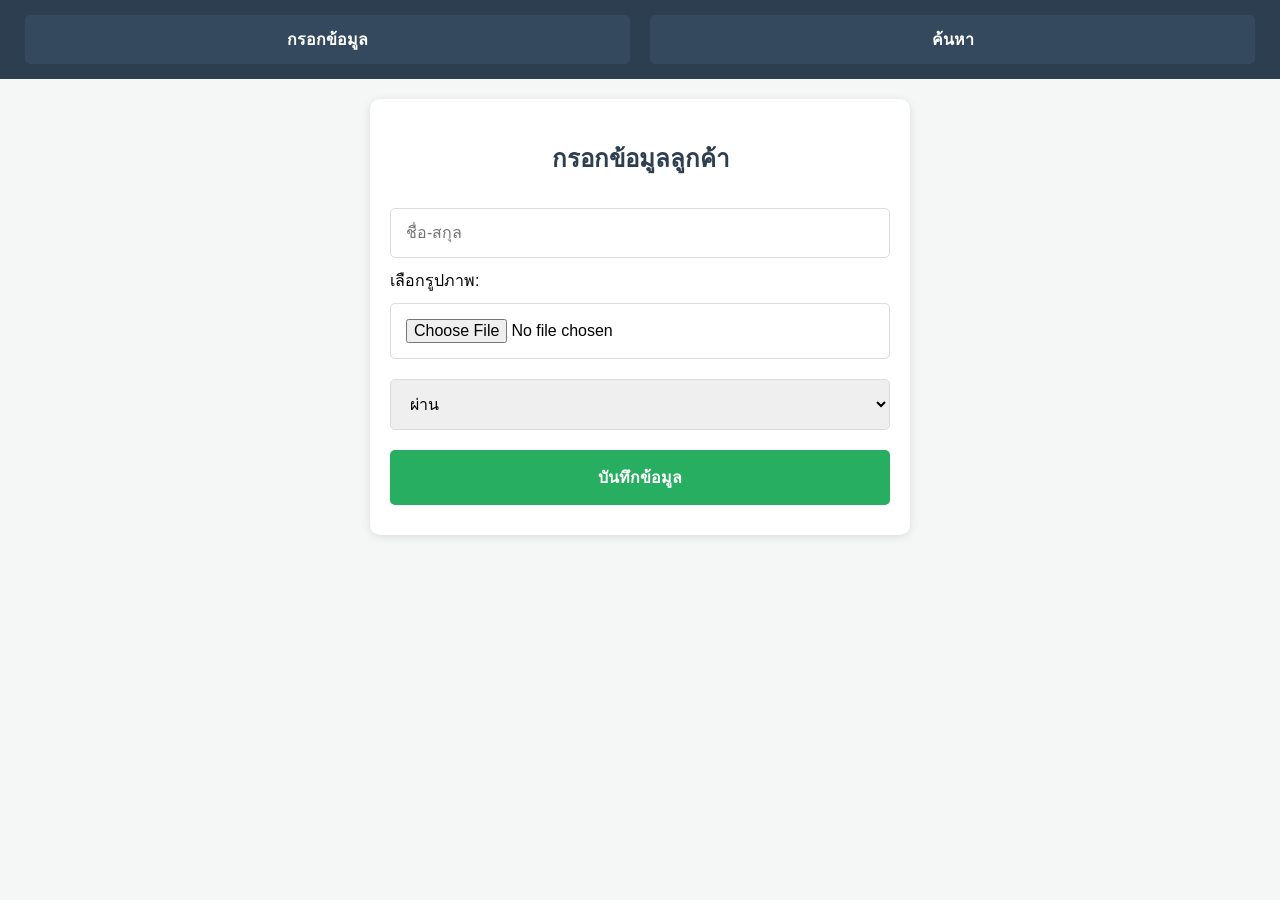
==== index.html @ 0c11d56e "Add files via upload" ====
<!DOCTYPE html>
<html lang="th">
<head>
    <meta charset="UTF-8">
    <meta name="viewport" content="width=device-width, initial-scale=1.0">
    <link rel="stylesheet" href="style.css">
    <title>ProJax Upload</title>
</head>
<body>
    <nav>
        <button onclick="showPage('form')">กรอกข้อมูล</button>
        <button onclick="showPage('search')">ค้นหา</button>
    </nav>

    <div id="form" class="page active">
        <h2>กรอกข้อมูลลูกค้า</h2>
        <input type="text" id="name" placeholder="ชื่อ-สกุล">
        <label>เลือกรูปภาพ:</label>
        <input type="file" id="imageFile" accept="image/*">
        <select id="status">
            <option value="ผ่าน">ผ่าน</option>
            <option value="ไม่ผ่าน">ไม่ผ่าน</option>
        </select>
        <button id="submitBtn" onclick="uploadData()">บันทึกข้อมูล</button>
    </div>

    <div id="search" class="page">
        <h2>ค้นหาข้อมูล</h2>
        <input type="text" id="searchBox" placeholder="ค้นหาด้วยชื่อ...">
        <div id="resultContainer"></div>
    </div>
    <script src="script.js"></script>
</body>
</html>
---- style.css ----
body { font-family: 'Segoe UI', sans-serif; background-color: #f4f7f6; margin: 0; font-size: 16px; }
nav { background: #2c3e50; padding: 15px; display: flex; justify-content: center; }
nav button { margin: 0 10px; padding: 12px 20px; cursor: pointer; border: none; background: #34495e; color: white; border-radius: 5px; font-size: 16px; }
nav button:hover { background: #1abc9c; }
.page { display: none; padding: 20px; max-width: 500px; margin: 20px auto; background: white; border-radius: 10px; box-shadow: 0 2px 10px rgba(0,0,0,0.1); }
.active { display: block; }
input, select, button { width: 100%; padding: 15px; margin: 10px 0; border: 1px solid #ddd; border-radius: 5px; box-sizing: border-box; font-size: 16px; }
button { background: #27ae60; color: white; border: none; cursor: pointer; font-weight: bold; }
button:disabled { background: #95a5a6; }
h2 { text-align: center; color: #2c3e50; }
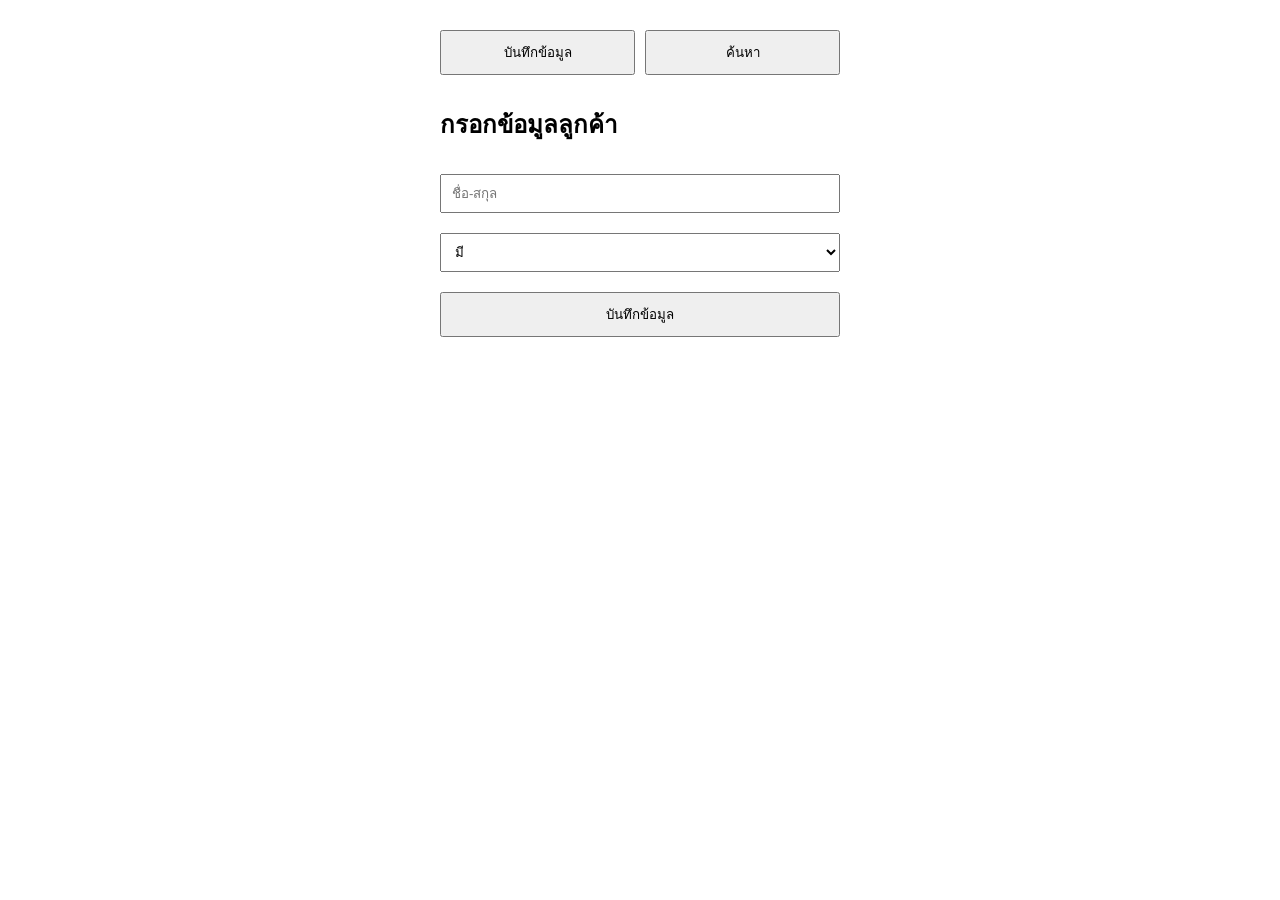
==== commit aa291b95: "Add files via upload" ====
--- a/index.html
+++ b/index.html
@@ -3,32 +3,46 @@
 <head>
     <meta charset="UTF-8">
     <meta name="viewport" content="width=device-width, initial-scale=1.0">
-    <link rel="stylesheet" href="style.css">
-    <title>ProJax Upload</title>
+    <title>ProJax Management</title>
+    <style>
+        body { font-family: sans-serif; padding: 20px; max-width: 400px; margin: auto; }
+        .page { display: none; }
+        .active { display: block; }
+        input, select, button { width: 100%; padding: 10px; margin: 10px 0; box-sizing: border-box; }
+        nav { display: flex; gap: 10px; margin-bottom: 20px; }
+    </style>
 </head>
 <body>
+
     <nav>
-        <button onclick="showPage('form')">กรอกข้อมูล</button>
+        <button onclick="showPage('form')">บันทึกข้อมูล</button>
         <button onclick="showPage('search')">ค้นหา</button>
     </nav>
 
+    <!-- หน้ากรอกข้อมูล -->
     <div id="form" class="page active">
         <h2>กรอกข้อมูลลูกค้า</h2>
         <input type="text" id="name" placeholder="ชื่อ-สกุล">
-        <label>เลือกรูปภาพ:</label>
-        <input type="file" id="imageFile" accept="image/*">
         <select id="status">
-            <option value="ผ่าน">ผ่าน</option>
-            <option value="ไม่ผ่าน">ไม่ผ่าน</option>
+            <option value="มี">มี</option>
+            <option value="ไม่มี">ไม่มี</option>
+            <option value="อื่นๆ">อื่นๆ</option>
         </select>
         <button id="submitBtn" onclick="uploadData()">บันทึกข้อมูล</button>
     </div>
 
+    <!-- หน้าค้นหา -->
     <div id="search" class="page">
         <h2>ค้นหาข้อมูล</h2>
         <input type="text" id="searchBox" placeholder="ค้นหาด้วยชื่อ...">
-        <div id="resultContainer"></div>
     </div>
+
+    <script>
+        function showPage(pageId) {
+            document.querySelectorAll('.page').forEach(p => p.classList.remove('active'));
+            document.getElementById(pageId).classList.add('active');
+        }
+    </script>
     <script src="script.js"></script>
 </body>
 </html>
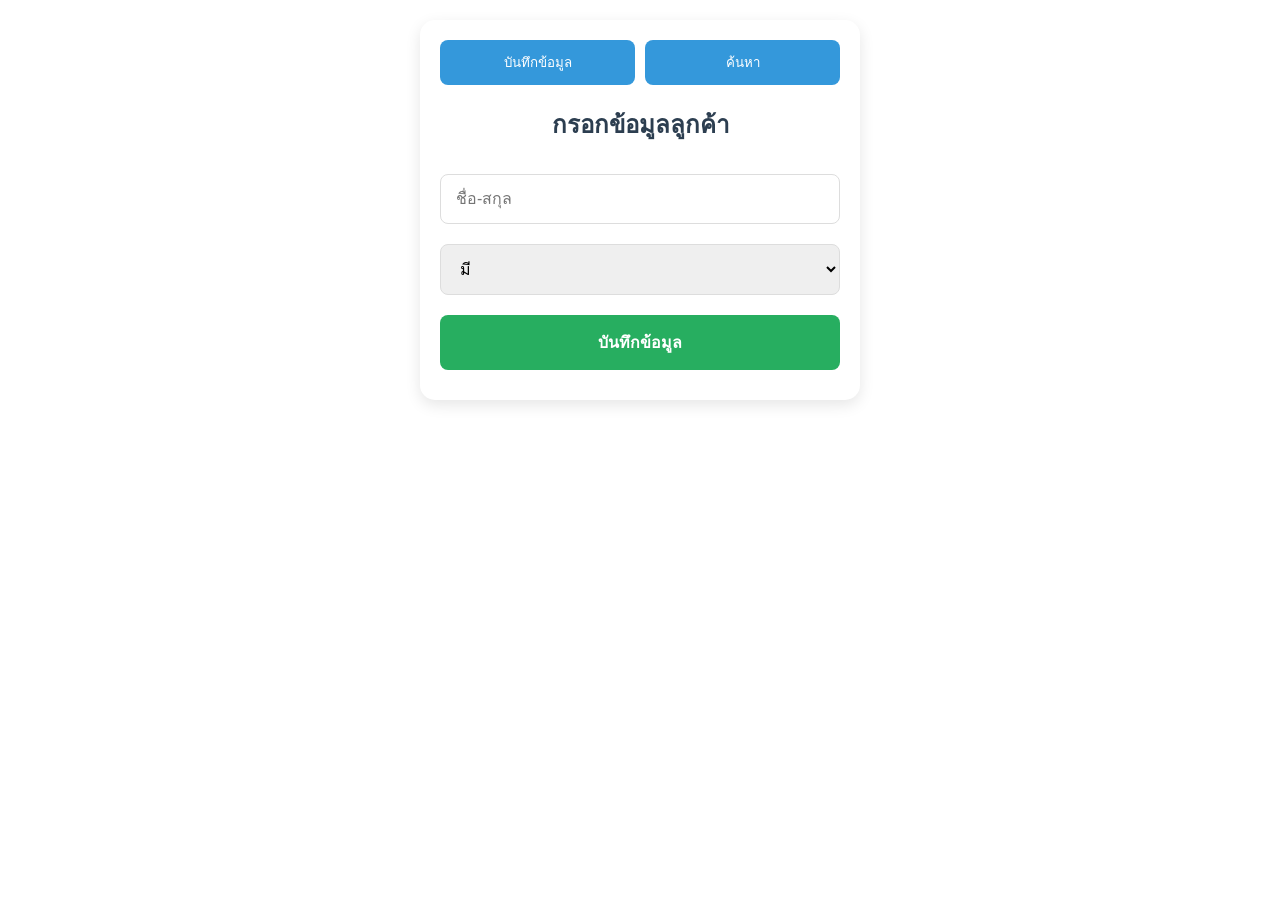
==== commit 81a35e1e: "Add files via upload" ====
--- a/index.html
+++ b/index.html
@@ -5,11 +5,17 @@
     <meta name="viewport" content="width=device-width, initial-scale=1.0">
     <title>ProJax Management</title>
     <style>
-        body { font-family: sans-serif; padding: 20px; max-width: 400px; margin: auto; }
+        /* สไตล์ทั้งหมดถูกฝังไว้ที่นี่เพื่อความชัวร์ */
+        body { font-family: 'Segoe UI', sans-serif; background-color: #f4f7f6; padding: 20px; max-width: 400px; margin: 20px auto; border-radius: 15px; box-shadow: 0 5px 15px rgba(0,0,0,0.1); background-color: #ffffff; }
+        h2 { color: #2c3e50; text-align: center; }
+        nav { display: flex; gap: 10px; margin-bottom: 20px; }
+        nav button { flex: 1; padding: 12px; background-color: #3498db; color: white; border: none; border-radius: 8px; cursor: pointer; transition: 0.3s; }
+        nav button:hover { background-color: #2980b9; }
         .page { display: none; }
         .active { display: block; }
-        input, select, button { width: 100%; padding: 10px; margin: 10px 0; box-sizing: border-box; }
-        nav { display: flex; gap: 10px; margin-bottom: 20px; }
+        input, select, button#submitBtn { width: 100%; padding: 15px; margin: 10px 0; border: 1px solid #ddd; border-radius: 8px; box-sizing: border-box; font-size: 16px; }
+        button#submitBtn { background-color: #27ae60; color: white; font-weight: bold; border: none; cursor: pointer; }
+        button#submitBtn:hover { background-color: #219150; }
     </style>
 </head>
 <body>
@@ -19,7 +25,6 @@
         <button onclick="showPage('search')">ค้นหา</button>
     </nav>
 
-    <!-- หน้ากรอกข้อมูล -->
     <div id="form" class="page active">
         <h2>กรอกข้อมูลลูกค้า</h2>
         <input type="text" id="name" placeholder="ชื่อ-สกุล">
@@ -31,7 +36,6 @@
         <button id="submitBtn" onclick="uploadData()">บันทึกข้อมูล</button>
     </div>
 
-    <!-- หน้าค้นหา -->
     <div id="search" class="page">
         <h2>ค้นหาข้อมูล</h2>
         <input type="text" id="searchBox" placeholder="ค้นหาด้วยชื่อ...">
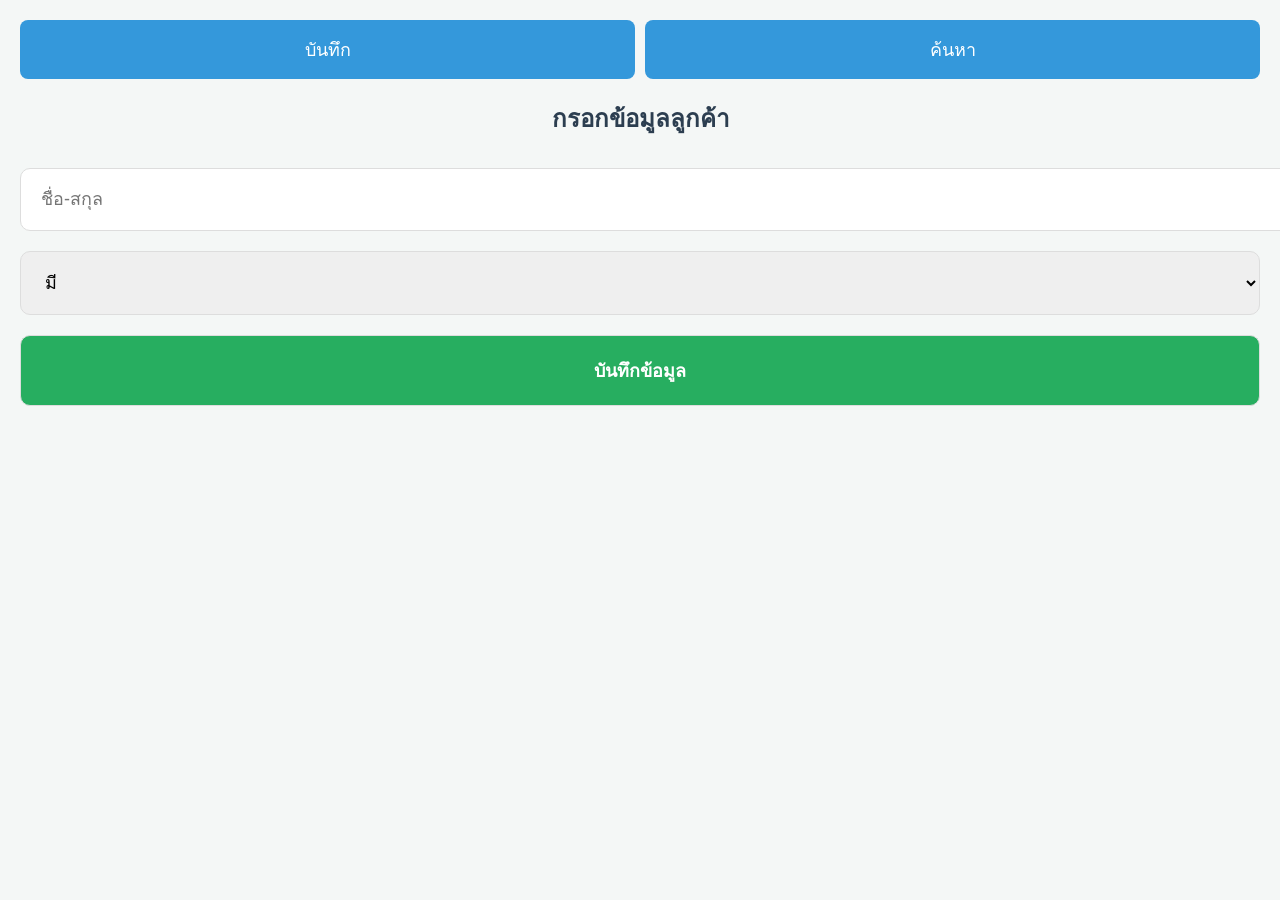
==== commit f99c27af: "Update index.html" ====
--- a/index.html
+++ b/index.html
@@ -2,26 +2,46 @@
 <html lang="th">
 <head>
     <meta charset="UTF-8">
-    <meta name="viewport" content="width=device-width, initial-scale=1.0">
+    <meta name="viewport" content="width=device-width, initial-scale=1.0, maximum-scale=1.0, user-scalable=no">
     <title>ProJax Management</title>
     <style>
-        /* สไตล์ทั้งหมดถูกฝังไว้ที่นี่เพื่อความชัวร์ */
-        body { font-family: 'Segoe UI', sans-serif; background-color: #f4f7f6; padding: 20px; max-width: 400px; margin: 20px auto; border-radius: 15px; box-shadow: 0 5px 15px rgba(0,0,0,0.1); background-color: #ffffff; }
-        h2 { color: #2c3e50; text-align: center; }
+        /* จัดขนาดให้เหมาะกับมือถือ */
+        body { 
+            font-family: sans-serif; 
+            background-color: #f4f7f6; 
+            padding: 20px; 
+            margin: 0;
+            font-size: 18px; /* เพิ่มขนาดตัวอักษรพื้นฐาน */
+        }
+        h2 { color: #2c3e50; text-align: center; font-size: 24px; }
         nav { display: flex; gap: 10px; margin-bottom: 20px; }
-        nav button { flex: 1; padding: 12px; background-color: #3498db; color: white; border: none; border-radius: 8px; cursor: pointer; transition: 0.3s; }
-        nav button:hover { background-color: #2980b9; }
+        nav button { 
+            flex: 1; 
+            padding: 15px; /* ปุ่มใหญ่ขึ้น กดง่าย */
+            background-color: #3498db; 
+            color: white; 
+            border: none; 
+            border-radius: 8px; 
+            font-size: 18px;
+            cursor: pointer; 
+        }
         .page { display: none; }
         .active { display: block; }
-        input, select, button#submitBtn { width: 100%; padding: 15px; margin: 10px 0; border: 1px solid #ddd; border-radius: 8px; box-sizing: border-box; font-size: 16px; }
-        button#submitBtn { background-color: #27ae60; color: white; font-weight: bold; border: none; cursor: pointer; }
-        button#submitBtn:hover { background-color: #219150; }
+        input, select, button#submitBtn { 
+            width: 100%; 
+            padding: 20px; /* ช่องกรอกใหญ่ขึ้น */
+            margin: 10px 0; 
+            border: 1px solid #ddd; 
+            border-radius: 10px; 
+            font-size: 18px; /* อักษรในช่องกรอกใหญ่ขึ้น */
+        }
+        button#submitBtn { background-color: #27ae60; color: white; font-weight: bold; }
     </style>
 </head>
 <body>
 
     <nav>
-        <button onclick="showPage('form')">บันทึกข้อมูล</button>
+        <button onclick="showPage('form')">บันทึก</button>
         <button onclick="showPage('search')">ค้นหา</button>
     </nav>
 
@@ -49,4 +69,4 @@
     </script>
     <script src="script.js"></script>
 </body>
-</html>+</html>
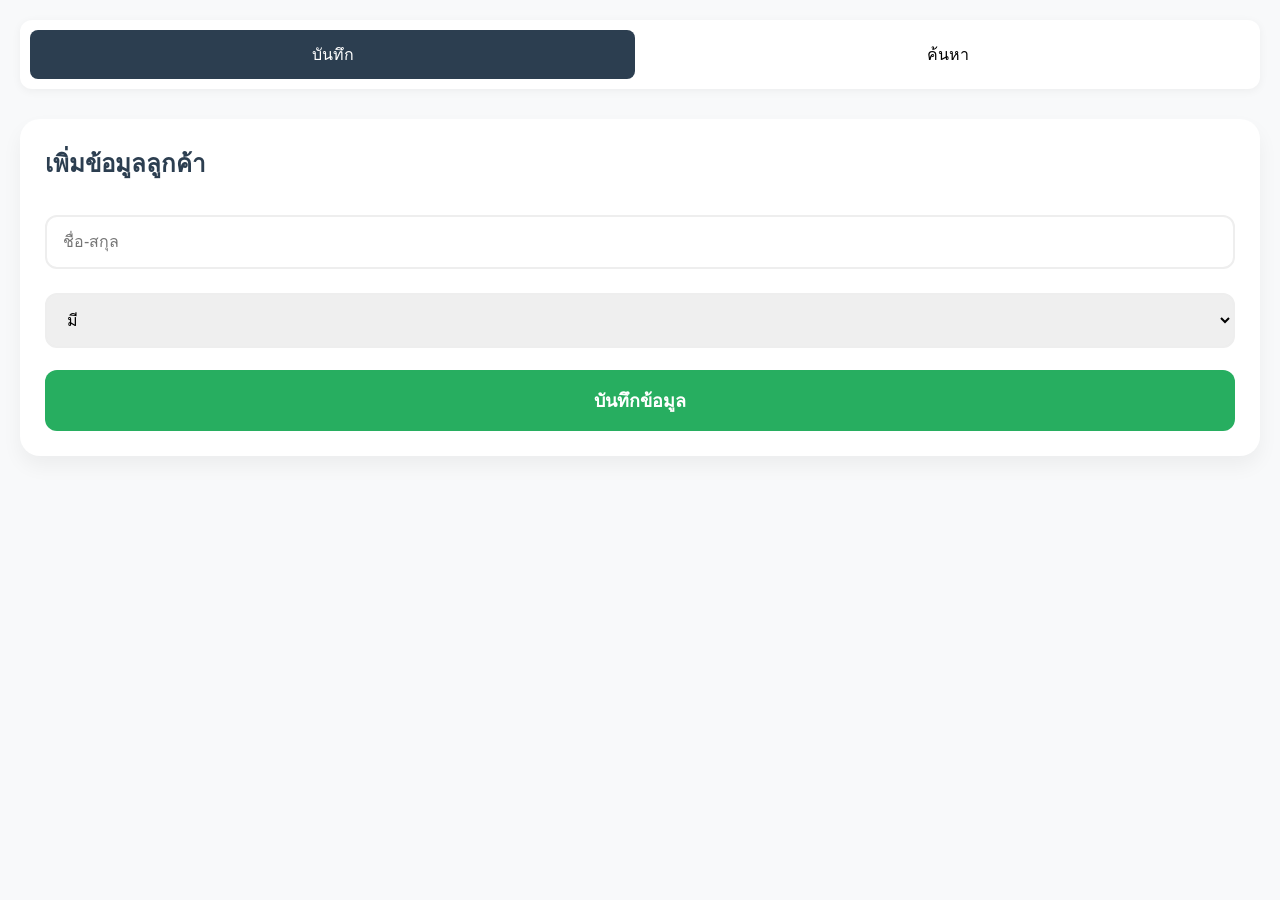
==== commit 3bcbe94a: "Add files via upload" ====
--- a/index.html
+++ b/index.html
@@ -2,71 +2,60 @@
 <html lang="th">
 <head>
     <meta charset="UTF-8">
-    <meta name="viewport" content="width=device-width, initial-scale=1.0, maximum-scale=1.0, user-scalable=no">
-    <title>ProJax Management</title>
+    <meta name="viewport" content="width=device-width, initial-scale=1.0">
+    <title>ProJax Pro</title>
     <style>
-        /* จัดขนาดให้เหมาะกับมือถือ */
-        body { 
-            font-family: sans-serif; 
-            background-color: #f4f7f6; 
-            padding: 20px; 
-            margin: 0;
-            font-size: 18px; /* เพิ่มขนาดตัวอักษรพื้นฐาน */
-        }
-        h2 { color: #2c3e50; text-align: center; font-size: 24px; }
-        nav { display: flex; gap: 10px; margin-bottom: 20px; }
-        nav button { 
-            flex: 1; 
-            padding: 15px; /* ปุ่มใหญ่ขึ้น กดง่าย */
-            background-color: #3498db; 
-            color: white; 
-            border: none; 
-            border-radius: 8px; 
-            font-size: 18px;
-            cursor: pointer; 
-        }
-        .page { display: none; }
-        .active { display: block; }
-        input, select, button#submitBtn { 
-            width: 100%; 
-            padding: 20px; /* ช่องกรอกใหญ่ขึ้น */
-            margin: 10px 0; 
-            border: 1px solid #ddd; 
-            border-radius: 10px; 
-            font-size: 18px; /* อักษรในช่องกรอกใหญ่ขึ้น */
-        }
-        button#submitBtn { background-color: #27ae60; color: white; font-weight: bold; }
+        :root { --primary: #2c3e50; --accent: #27ae60; --bg: #f8f9fa; }
+        body { font-family: 'Kanit', sans-serif; background-color: var(--bg); margin: 0; padding: 20px; }
+        
+        /* Navigation Bar */
+        nav { display: flex; gap: 10px; margin-bottom: 30px; background: #fff; padding: 10px; border-radius: 12px; box-shadow: 0 2px 10px rgba(0,0,0,0.05); }
+        nav button { flex: 1; padding: 12px; border: none; border-radius: 8px; font-size: 16px; cursor: pointer; transition: 0.3s; background: transparent; }
+        nav button.active { background: var(--primary); color: white; }
+        
+        /* Form & Input */
+        .page { display: none; } .active { display: block; }
+        .card { background: white; padding: 25px; border-radius: 20px; box-shadow: 0 10px 20px rgba(0,0,0,0.05); }
+        h2 { color: var(--primary); margin-top: 0; }
+        input, select { width: 100%; padding: 16px; margin: 12px 0; border: 2px solid #eee; border-radius: 12px; font-size: 16px; box-sizing: border-box; }
+        button#submitBtn { width: 100%; padding: 16px; background: var(--accent); color: white; border: none; border-radius: 12px; font-size: 18px; font-weight: bold; margin-top: 10px; }
+        
+        /* Search Items */
+        .result-item { background: #fff; padding: 20px; margin-bottom: 15px; border-radius: 12px; border-left: 5px solid var(--accent); display: flex; justify-content: space-between; align-items: center; box-shadow: 0 2px 5px rgba(0,0,0,0.03); }
+        .edit-btn { background: #f1f1f1; color: var(--primary); padding: 8px 15px; border-radius: 8px; }
     </style>
 </head>
 <body>
 
     <nav>
-        <button onclick="showPage('form')">บันทึก</button>
-        <button onclick="showPage('search')">ค้นหา</button>
+        <button id="nav-form" class="active" onclick="showPage('form', 'nav-form')">บันทึก</button>
+        <button id="nav-search" onclick="showPage('search', 'nav-search')">ค้นหา</button>
     </nav>
 
-    <div id="form" class="page active">
-        <h2>กรอกข้อมูลลูกค้า</h2>
+    <div id="form" class="page active card">
+        <h2>เพิ่มข้อมูลลูกค้า</h2>
         <input type="text" id="name" placeholder="ชื่อ-สกุล">
         <select id="status">
             <option value="มี">มี</option>
             <option value="ไม่มี">ไม่มี</option>
             <option value="อื่นๆ">อื่นๆ</option>
         </select>
-        <button id="submitBtn" onclick="uploadData()">บันทึกข้อมูล</button>
+        <button id="submitBtn" onclick="saveData()">บันทึกข้อมูล</button>
     </div>
 
     <div id="search" class="page">
-        <h2>ค้นหาข้อมูล</h2>
-        <input type="text" id="searchBox" placeholder="ค้นหาด้วยชื่อ...">
+        <input type="text" id="searchBox" oninput="searchData()" placeholder="🔍 ค้นหาด้วยชื่อ...">
+        <div id="resultContainer"></div>
     </div>
 
+    <script src="script.js"></script>
     <script>
-        function showPage(pageId) {
+        function showPage(id, navId) {
             document.querySelectorAll('.page').forEach(p => p.classList.remove('active'));
-            document.getElementById(pageId).classList.add('active');
+            document.querySelectorAll('nav button').forEach(b => b.classList.remove('active'));
+            document.getElementById(id).classList.add('active');
+            document.getElementById(navId).classList.add('active');
         }
     </script>
-    <script src="script.js"></script>
 </body>
-</html>
+</html>
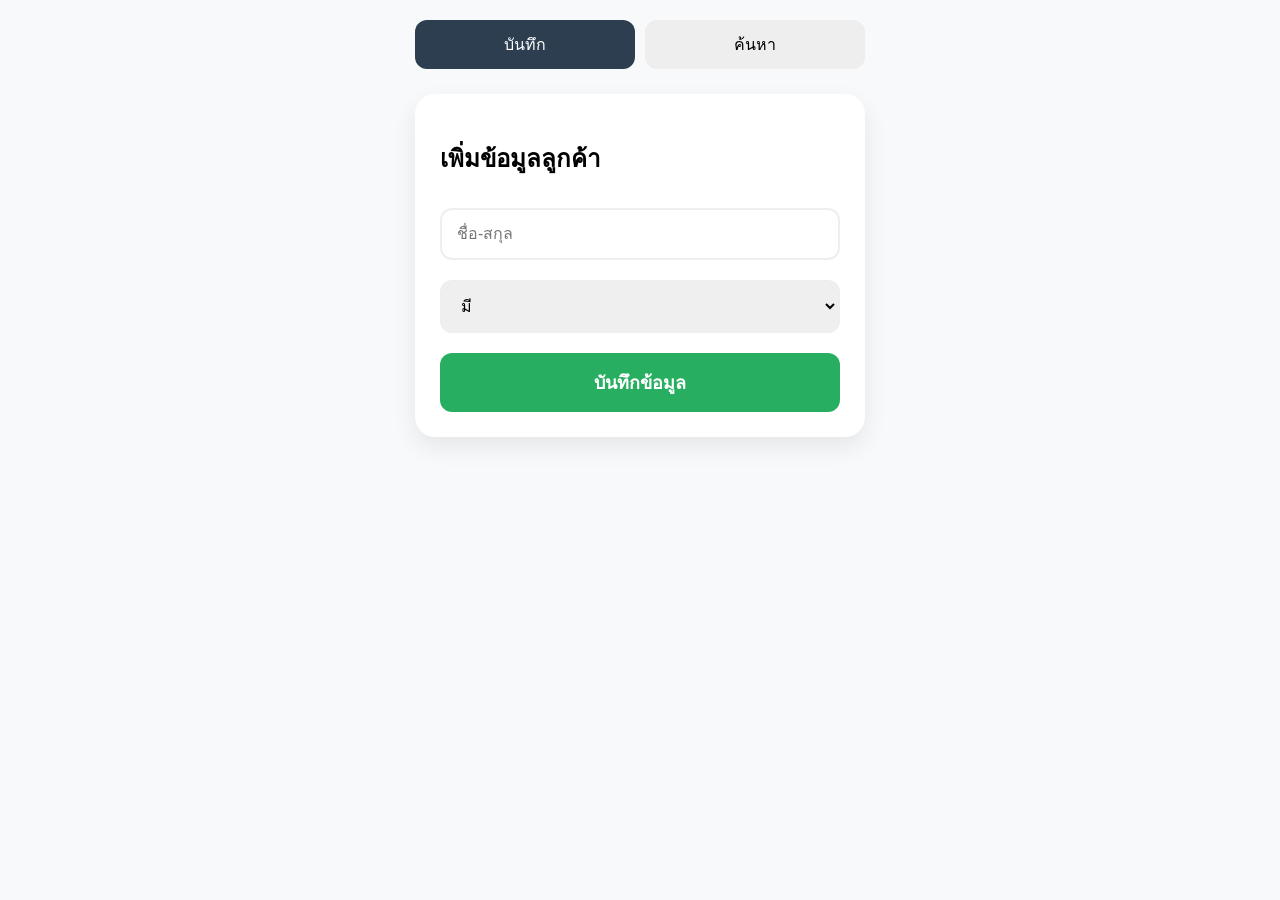
==== commit 3b56b982: "Add files via upload" ====
--- a/index.html
+++ b/index.html
@@ -3,30 +3,22 @@
 <head>
     <meta charset="UTF-8">
     <meta name="viewport" content="width=device-width, initial-scale=1.0">
-    <title>ProJax Pro</title>
+    <title>ProJax Modern System</title>
     <style>
         :root { --primary: #2c3e50; --accent: #27ae60; --bg: #f8f9fa; }
-        body { font-family: 'Kanit', sans-serif; background-color: var(--bg); margin: 0; padding: 20px; }
-        
-        /* Navigation Bar */
-        nav { display: flex; gap: 10px; margin-bottom: 30px; background: #fff; padding: 10px; border-radius: 12px; box-shadow: 0 2px 10px rgba(0,0,0,0.05); }
-        nav button { flex: 1; padding: 12px; border: none; border-radius: 8px; font-size: 16px; cursor: pointer; transition: 0.3s; background: transparent; }
+        body { font-family: 'Kanit', sans-serif; background-color: var(--bg); padding: 20px; max-width: 450px; margin: auto; }
+        .card { background: white; padding: 25px; border-radius: 20px; box-shadow: 0 10px 25px rgba(0,0,0,0.08); }
+        nav { display: flex; gap: 10px; margin-bottom: 25px; }
+        nav button { flex: 1; padding: 12px; border: none; border-radius: 12px; font-size: 16px; cursor: pointer; transition: 0.3s; background: #eee; }
         nav button.active { background: var(--primary); color: white; }
-        
-        /* Form & Input */
         .page { display: none; } .active { display: block; }
-        .card { background: white; padding: 25px; border-radius: 20px; box-shadow: 0 10px 20px rgba(0,0,0,0.05); }
-        h2 { color: var(--primary); margin-top: 0; }
-        input, select { width: 100%; padding: 16px; margin: 12px 0; border: 2px solid #eee; border-radius: 12px; font-size: 16px; box-sizing: border-box; }
-        button#submitBtn { width: 100%; padding: 16px; background: var(--accent); color: white; border: none; border-radius: 12px; font-size: 18px; font-weight: bold; margin-top: 10px; }
-        
-        /* Search Items */
-        .result-item { background: #fff; padding: 20px; margin-bottom: 15px; border-radius: 12px; border-left: 5px solid var(--accent); display: flex; justify-content: space-between; align-items: center; box-shadow: 0 2px 5px rgba(0,0,0,0.03); }
-        .edit-btn { background: #f1f1f1; color: var(--primary); padding: 8px 15px; border-radius: 8px; }
+        input, select { width: 100%; padding: 15px; margin: 10px 0; border: 2px solid #eee; border-radius: 12px; font-size: 16px; box-sizing: border-box; }
+        button#submitBtn { width: 100%; padding: 15px; background: var(--accent); color: white; border: none; border-radius: 12px; font-size: 18px; font-weight: bold; margin-top: 10px; }
+        .result-item { background: #fff; padding: 15px; margin-bottom: 10px; border-radius: 12px; border: 1px solid #eee; display: flex; justify-content: space-between; align-items: center; }
+        .edit-btn { background: var(--primary); color: white; padding: 8px 15px; border-radius: 8px; border: none; cursor: pointer; }
     </style>
 </head>
 <body>
-
     <nav>
         <button id="nav-form" class="active" onclick="showPage('form', 'nav-form')">บันทึก</button>
         <button id="nav-search" onclick="showPage('search', 'nav-search')">ค้นหา</button>
@@ -44,7 +36,7 @@
     </div>
 
     <div id="search" class="page">
-        <input type="text" id="searchBox" oninput="searchData()" placeholder="🔍 ค้นหาด้วยชื่อ...">
+        <input type="text" id="searchBox" oninput="searchData()" placeholder="🔍 ค้นหาชื่อ...">
         <div id="resultContainer"></div>
     </div>
 
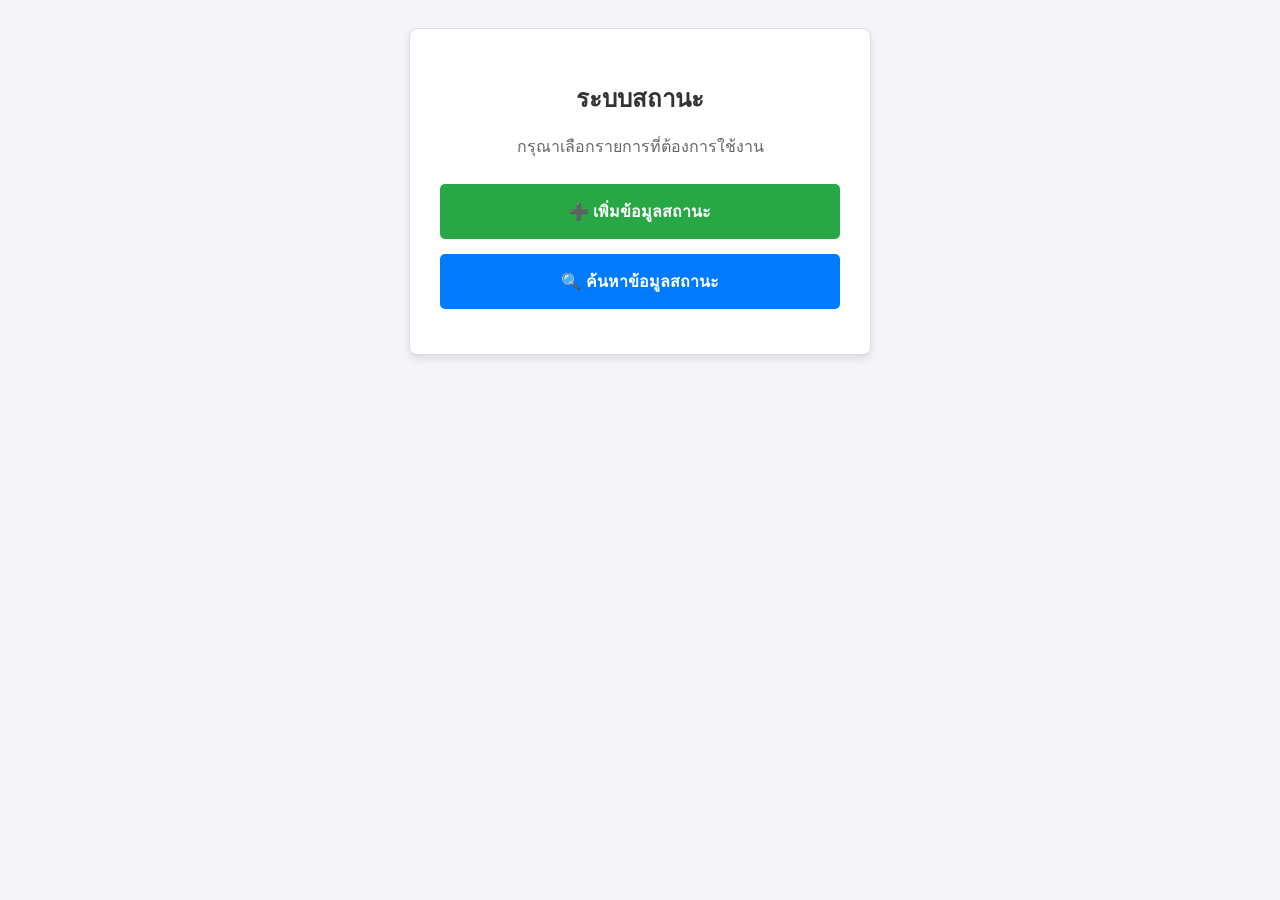
==== commit 8bee5b46: "Add files via upload" ====
--- a/index.html
+++ b/index.html
@@ -3,51 +3,29 @@
 <head>
     <meta charset="UTF-8">
     <meta name="viewport" content="width=device-width, initial-scale=1.0">
-    <title>ProJax Modern System</title>
+    <title>หน้าแรก - ระบบจัดการข้อมูล</title>
     <style>
-        :root { --primary: #2c3e50; --accent: #27ae60; --bg: #f8f9fa; }
-        body { font-family: 'Kanit', sans-serif; background-color: var(--bg); padding: 20px; max-width: 450px; margin: auto; }
-        .card { background: white; padding: 25px; border-radius: 20px; box-shadow: 0 10px 25px rgba(0,0,0,0.08); }
-        nav { display: flex; gap: 10px; margin-bottom: 25px; }
-        nav button { flex: 1; padding: 12px; border: none; border-radius: 12px; font-size: 16px; cursor: pointer; transition: 0.3s; background: #eee; }
-        nav button.active { background: var(--primary); color: white; }
-        .page { display: none; } .active { display: block; }
-        input, select { width: 100%; padding: 15px; margin: 10px 0; border: 2px solid #eee; border-radius: 12px; font-size: 16px; box-sizing: border-box; }
-        button#submitBtn { width: 100%; padding: 15px; background: var(--accent); color: white; border: none; border-radius: 12px; font-size: 18px; font-weight: bold; margin-top: 10px; }
-        .result-item { background: #fff; padding: 15px; margin-bottom: 10px; border-radius: 12px; border: 1px solid #eee; display: flex; justify-content: space-between; align-items: center; }
-        .edit-btn { background: var(--primary); color: white; padding: 8px 15px; border-radius: 8px; border: none; cursor: pointer; }
+        body { font-family: sans-serif; padding: 20px; text-align: center; background-color: #f4f4f9; }
+        .container { max-width: 400px; margin: auto; padding: 30px; border: 1px solid #ddd; border-radius: 8px; background-color: #ffffff; box-shadow: 0 4px 8px rgba(0,0,0,0.1); }
+        h2 { color: #333; margin-bottom: 5px; }
+        p { color: #666; margin-bottom: 25px; }
+        a { display: block; padding: 15px; margin: 15px 0; color: white; text-decoration: none; border-radius: 5px; font-weight: bold; font-size: 16px; transition: background-color 0.3s; }
+        .btn-add { background-color: #28a745; }
+        .btn-add:hover { background-color: #218838; }
+        .btn-search { background-color: #007bff; }
+        .btn-search:hover { background-color: #0056b3; }
     </style>
 </head>
 <body>
-    <nav>
-        <button id="nav-form" class="active" onclick="showPage('form', 'nav-form')">บันทึก</button>
-        <button id="nav-search" onclick="showPage('search', 'nav-search')">ค้นหา</button>
-    </nav>
-
-    <div id="form" class="page active card">
-        <h2>เพิ่มข้อมูลลูกค้า</h2>
-        <input type="text" id="name" placeholder="ชื่อ-สกุล">
-        <select id="status">
-            <option value="มี">มี</option>
-            <option value="ไม่มี">ไม่มี</option>
-            <option value="อื่นๆ">อื่นๆ</option>
-        </select>
-        <button id="submitBtn" onclick="saveData()">บันทึกข้อมูล</button>
+    <div class="container">
+        <h2>ระบบสถานะ</h2>
+        <p>กรุณาเลือกรายการที่ต้องการใช้งาน</p>
+        
+        <!-- ลิงก์ไปยังหน้าเพิ่มข้อมูล -->
+        <a href="add_data.html" class="btn-add">➕ เพิ่มข้อมูลสถานะ</a>
+        
+        <!-- ลิงก์ไปยังหน้าค้นหาข้อมูล -->
+        <a href="search_data.html" class="btn-search">🔍 ค้นหาข้อมูลสถานะ</a>
     </div>
-
-    <div id="search" class="page">
-        <input type="text" id="searchBox" oninput="searchData()" placeholder="🔍 ค้นหาชื่อ...">
-        <div id="resultContainer"></div>
-    </div>
-
-    <script src="script.js"></script>
-    <script>
-        function showPage(id, navId) {
-            document.querySelectorAll('.page').forEach(p => p.classList.remove('active'));
-            document.querySelectorAll('nav button').forEach(b => b.classList.remove('active'));
-            document.getElementById(id).classList.add('active');
-            document.getElementById(navId).classList.add('active');
-        }
-    </script>
 </body>
 </html>
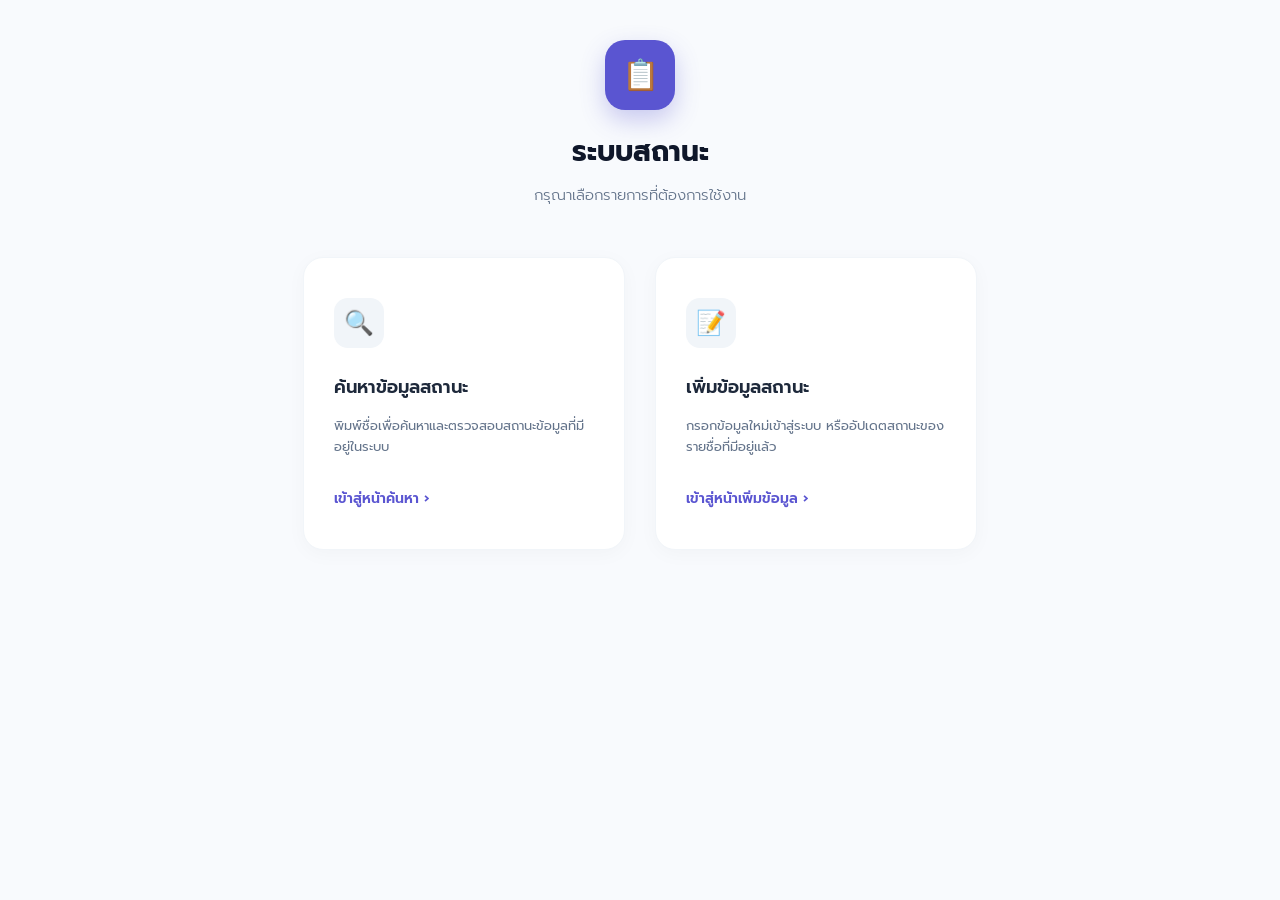
==== commit e75c8584: "Add files via upload" ====
--- a/index.html
+++ b/index.html
@@ -4,28 +4,86 @@
     <meta charset="UTF-8">
     <meta name="viewport" content="width=device-width, initial-scale=1.0">
     <title>หน้าแรก - ระบบจัดการข้อมูล</title>
+    <link href="https://fonts.googleapis.com/css2?family=Prompt:wght@300;400;500;600;700&display=swap" rel="stylesheet">
     <style>
-        body { font-family: sans-serif; padding: 20px; text-align: center; background-color: #f4f4f9; }
-        .container { max-width: 400px; margin: auto; padding: 30px; border: 1px solid #ddd; border-radius: 8px; background-color: #ffffff; box-shadow: 0 4px 8px rgba(0,0,0,0.1); }
-        h2 { color: #333; margin-bottom: 5px; }
-        p { color: #666; margin-bottom: 25px; }
-        a { display: block; padding: 15px; margin: 15px 0; color: white; text-decoration: none; border-radius: 5px; font-weight: bold; font-size: 16px; transition: background-color 0.3s; }
-        .btn-add { background-color: #28a745; }
-        .btn-add:hover { background-color: #218838; }
-        .btn-search { background-color: #007bff; }
-        .btn-search:hover { background-color: #0056b3; }
+        :root {
+            --primary: #5a55d1;
+            --bg-main: #f8fafd;
+            --text-dark: #1e293b;
+            --text-light: #64748b;
+        }
+        body {
+            font-family: 'Prompt', sans-serif;
+            background-color: var(--bg-main);
+            margin: 0;
+            padding: 40px 20px;
+            color: var(--text-dark);
+            display: flex;
+            flex-direction: column;
+            align-items: center;
+        }
+        
+        .header-section { text-align: center; margin-bottom: 50px; max-width: 800px; }
+        .main-icon {
+            width: 70px; height: 70px; background-color: var(--primary); color: white;
+            border-radius: 20px; display: flex; justify-content: center; align-items: center;
+            font-size: 30px; margin: 0 auto 20px auto; box-shadow: 0 10px 25px rgba(90, 85, 209, 0.3);
+        }
+        h1 { font-size: 28px; font-weight: 700; margin: 0 0 10px 0; color: #0f172a; }
+        .subtitle { font-size: 15px; color: var(--text-light); line-height: 1.6; margin: 0; font-weight: 300;}
+
+        .card-grid { display: flex; gap: 30px; justify-content: center; flex-wrap: wrap; max-width: 800px; }
+        
+        .card {
+            background: white; border-radius: 20px; padding: 40px 30px; width: 260px;
+            box-shadow: 0 4px 20px rgba(0,0,0,0.03); text-decoration: none; color: var(--text-dark);
+            transition: all 0.3s ease; border: 1px solid #f1f5f9; display: flex; flex-direction: column;
+        }
+        .card:hover { 
+            transform: translateY(-5px); 
+            box-shadow: 0 15px 30px rgba(0,0,0,0.08); 
+            border-top: 4px solid var(--primary); 
+            padding-top: 36px; 
+        }
+        
+        .card-icon {
+            width: 50px; height: 50px; background-color: #f1f5f9; color: var(--primary);
+            border-radius: 14px; display: flex; justify-content: center; align-items: center;
+            font-size: 24px; margin-bottom: 25px; transition: all 0.3s;
+        }
+        .card:hover .card-icon { background-color: var(--primary); color: white; }
+        
+        .card h3 { font-size: 18px; font-weight: 600; margin: 0 0 15px 0; transition: color 0.3s; }
+        .card:hover h3 { color: var(--primary); }
+        
+        .card p { font-size: 13px; color: var(--text-light); line-height: 1.6; margin: 0 0 30px 0; flex-grow: 1; }
+        
+        .card-link { font-size: 14px; font-weight: 600; color: var(--primary); display: flex; align-items: center; gap: 5px; }
     </style>
 </head>
 <body>
-    <div class="container">
-        <h2>ระบบสถานะ</h2>
-        <p>กรุณาเลือกรายการที่ต้องการใช้งาน</p>
-        
-        <!-- ลิงก์ไปยังหน้าเพิ่มข้อมูล -->
-        <a href="add_data.html" class="btn-add">➕ เพิ่มข้อมูลสถานะ</a>
-        
-        <!-- ลิงก์ไปยังหน้าค้นหาข้อมูล -->
-        <a href="search_data.html" class="btn-search">🔍 ค้นหาข้อมูลสถานะ</a>
+
+    <div class="header-section">
+        <div class="main-icon">📋</div>
+        <h1>ระบบสถานะ</h1>
+        <p class="subtitle">กรุณาเลือกรายการที่ต้องการใช้งาน</p>
     </div>
+
+    <div class="card-grid">
+        <a href="search_data.html" class="card">
+            <div class="card-icon">🔍</div>
+            <h3>ค้นหาข้อมูลสถานะ</h3>
+            <p>พิมพ์ชื่อเพื่อค้นหาและตรวจสอบสถานะข้อมูลที่มีอยู่ในระบบ</p>
+            <div class="card-link">เข้าสู่หน้าค้นหา &rsaquo;</div>
+        </a>
+
+        <a href="add_data.html" class="card">
+            <div class="card-icon">📝</div>
+            <h3>เพิ่มข้อมูลสถานะ</h3>
+            <p>กรอกข้อมูลใหม่เข้าสู่ระบบ หรืออัปเดตสถานะของรายชื่อที่มีอยู่แล้ว</p>
+            <div class="card-link">เข้าสู่หน้าเพิ่มข้อมูล &rsaquo;</div>
+        </a>
+    </div>
+
 </body>
 </html>
